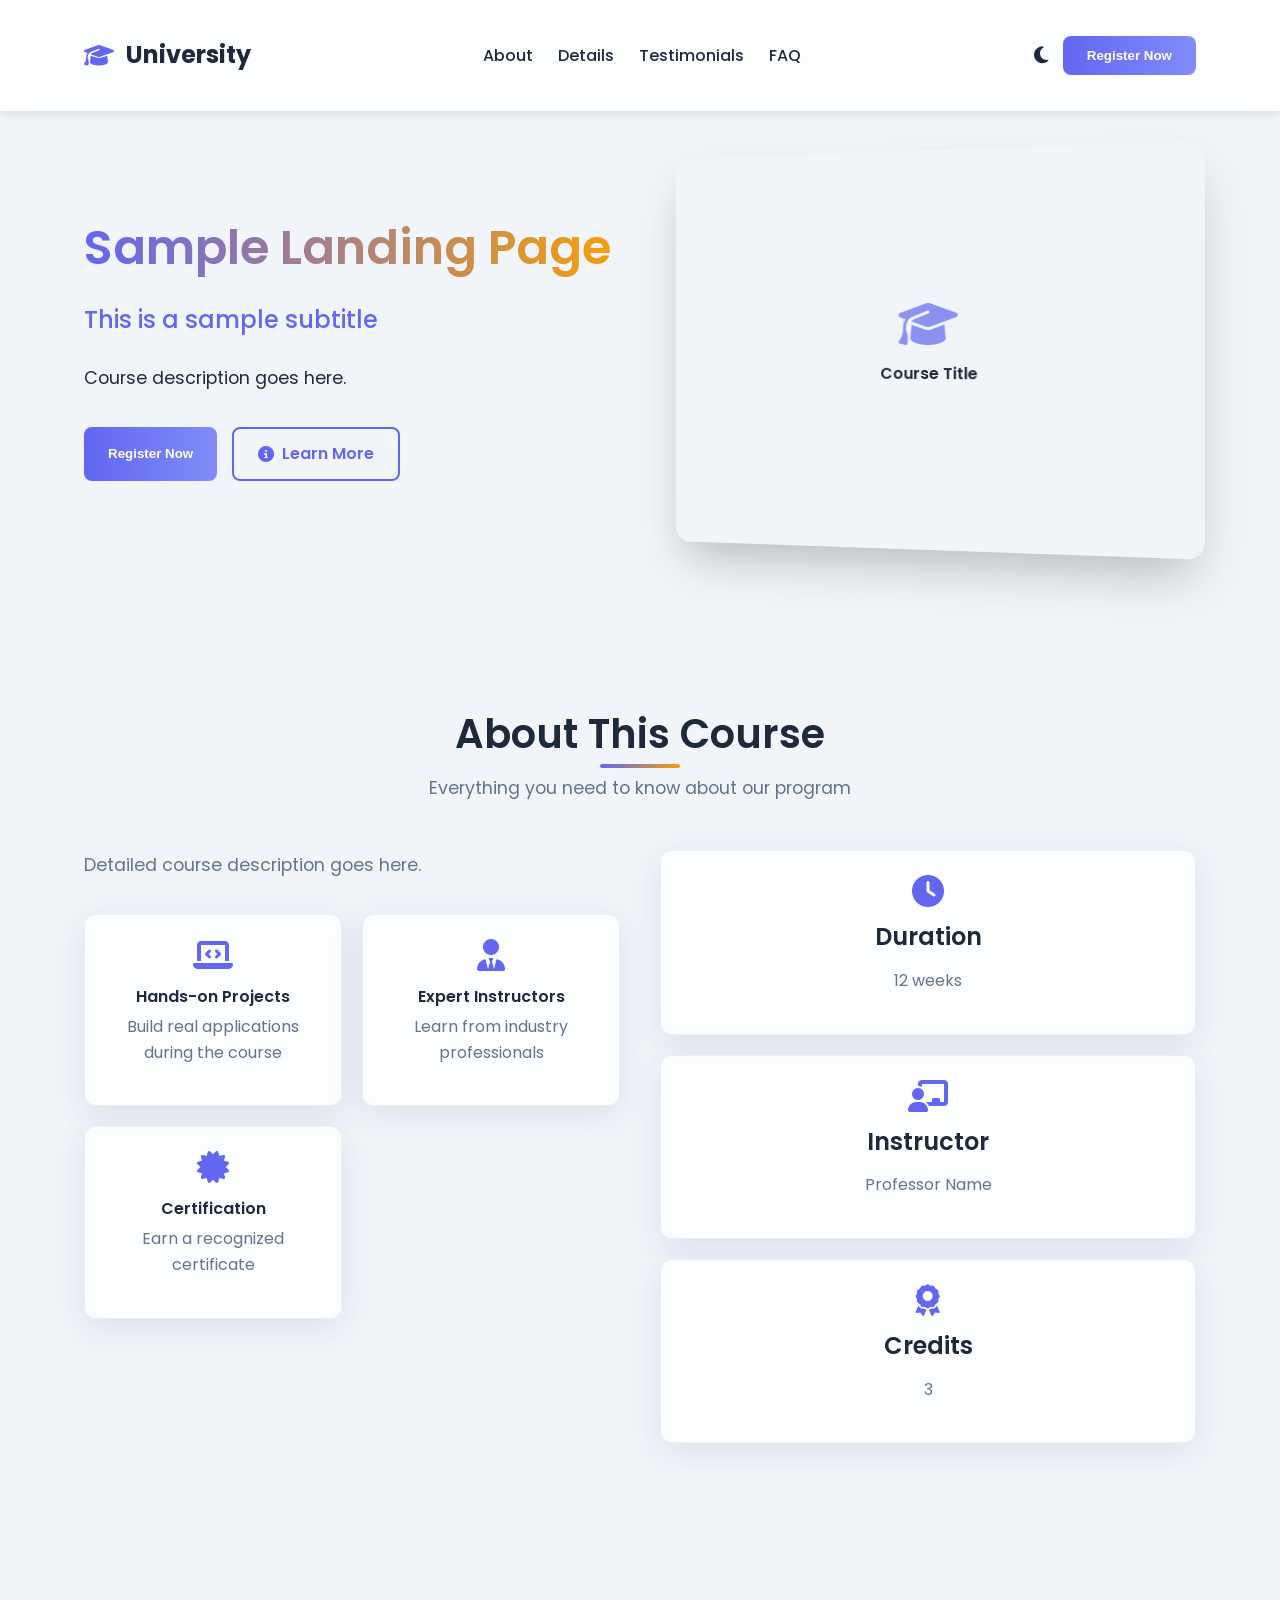
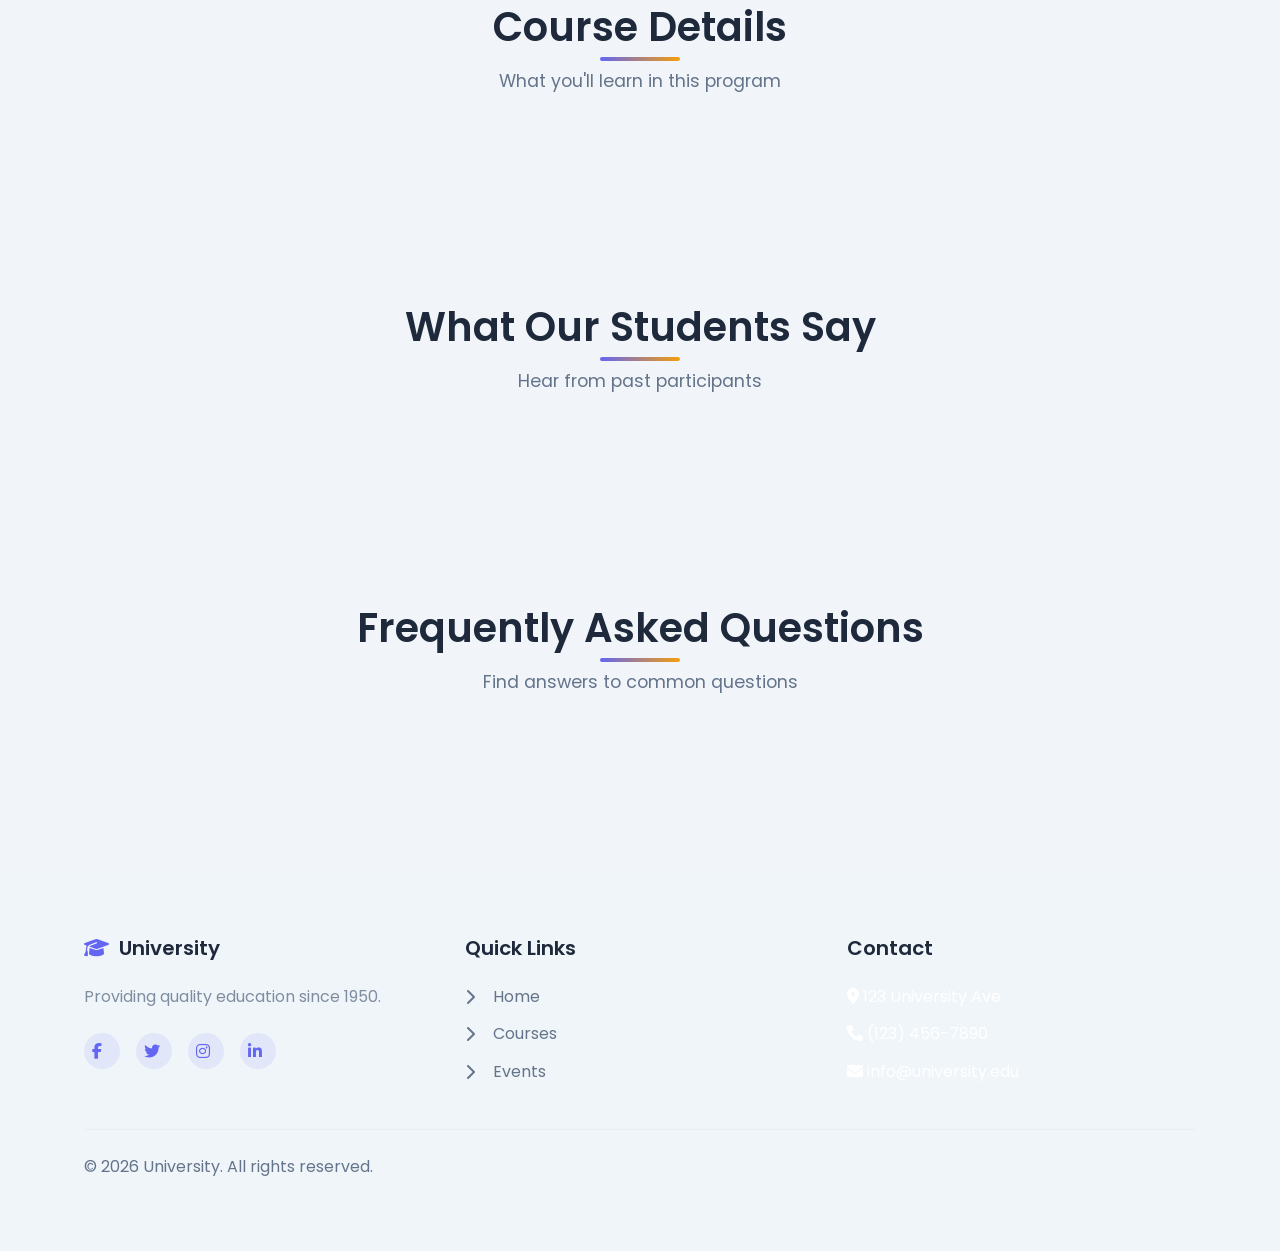
==== preview.html @ 1d4a5952 "first commit" ====
<!DOCTYPE html>
<html lang="en" data-theme="light">

<head>
    <meta charset="UTF-8">
    <meta name="viewport" content="width=device-width, initial-scale=1.0">
    <title>Course Landing Page</title>
    <link rel="stylesheet" href="https://cdnjs.cloudflare.com/ajax/libs/font-awesome/6.4.0/css/all.min.css">
    <link href="https://fonts.googleapis.com/css2?family=Poppins:wght@300;400;500;600;700&display=swap"
        rel="stylesheet">
    <link rel="stylesheet" href="assets/css/preview.css">
    <link rel="stylesheet" href="assets/css/style.css">
    <style id="dynamic-styles"></style>
</head>

<body>
    <header class="preview-header">
        <div class="container">
            <div class="header-content">
                <div class="logo">
                    <i class="fas fa-graduation-cap"></i>
                    <span>University</span>
                </div>
                <nav class="main-nav">
                    <ul>
                        <li><a href="#about">About</a></li>
                        <li><a href="#details">Details</a></li>
                        <li><a href="#testimonials">Testimonials</a></li>
                        <li><a href="#faq">FAQ</a></li>
                    </ul>
                </nav>
                <div class="header-actions">
                    <button class="theme-toggle" id="theme-toggle">
                        <i class="fas fa-moon"></i>
                    </button>
                    <button class="cta-button" id="main-cta">Register Now</button>
                    <button class="mobile-menu-toggle">
                        <i class="fas fa-bars"></i>
                    </button>
                </div>
            </div>
        </div>
    </header>

    <main>
        <section class="hero-section">
            <div class="container">
                <div class="hero-grid">
                    <div class="hero-content">
                        <h1 class="hero-title" id="page-title">Course Title</h1>
                        <p class="hero-subtitle" id="page-subtitle">Course Subtitle</p>
                        <p class="hero-description" id="page-description">Course description goes here.</p>
                        <div class="hero-cta">
                            <button class="cta-button">Register Now</button>
                            <a href="#details" class="secondary-button">
                                <i class="fas fa-info-circle"></i> Learn More
                            </a>
                        </div>
                    </div>
                    <div class="hero-image-container">
                        <div class="hero-image-wrapper">
                            <img id="page-image" style="display:none;" alt="Course Image">
                            <!-- Placeholder will be inserted here by JS if no image -->
                        </div>
                    </div>
                </div>
            </div>
        </section>

        <section id="about" class="section">
            <div class="container">
                <div class="section-header">
                    <h2>About This <span id="page-type-label">Course</span></h2>
                    <p class="section-subtitle">Everything you need to know about our program</p>
                </div>
                <div class="about-grid">
                    <div class="about-content">
                        <p class="about-text" id="page-full-description">Detailed course description goes here.</p>
                        <div class="about-highlights">
                            <div class="highlight-card">
                                <i class="fas fa-laptop-code"></i>
                                <h4>Hands-on Projects</h4>
                                <p>Build real applications during the course</p>
                            </div>
                            <div class="highlight-card">
                                <i class="fas fa-user-tie"></i>
                                <h4>Expert Instructors</h4>
                                <p>Learn from industry professionals</p>
                            </div>
                            <div class="highlight-card">
                                <i class="fas fa-certificate"></i>
                                <h4>Certification</h4>
                                <p>Earn a recognized certificate</p>
                            </div>
                        </div>
                    </div>
                    <div class="about-details">
                        <div class="detail-card">
                            <i class="fas fa-clock"></i>
                            <h3>Duration</h3>
                            <p id="duration-value">12 weeks</p>
                        </div>
                        <div class="detail-card">
                            <i class="fas fa-chalkboard-teacher"></i>
                            <h3>Instructor</h3>
                            <p id="instructor-value">Professor Name</p>
                        </div>
                        <div class="detail-card">
                            <i class="fas fa-award"></i>
                            <h3>Credits</h3>
                            <p id="credits-value">3</p>
                        </div>
                    </div>
                </div>
            </div>
        </section>

        <section id="details" class="section">
            <div class="container">
                <div class="section-header">
                    <h2><span id="page-type-label-2">Course</span> Details</h2>
                    <p class="section-subtitle">What you'll learn in this program</p>
                </div>
                <div class="details-content" id="dynamic-details">
                    <!-- Dynamic content will be inserted here -->
                </div>
            </div>
        </section>

        <section id="testimonials" class="section">
            <div class="container">
                <div class="section-header">
                    <h2>What Our Students Say</h2>
                    <p class="section-subtitle">Hear from past participants</p>
                </div>
                <div class="testimonials-container">
                    <!-- Testimonial cards will be inserted here -->
                </div>
            </div>
        </section>

        <section id="faq" class="section">
            <div class="container">
                <div class="section-header">
                    <h2>Frequently Asked Questions</h2>
                    <p class="section-subtitle">Find answers to common questions</p>
                </div>
                <div class="faq-container">
                    <!-- FAQ items will be inserted here -->
                </div>
            </div>
        </section>
    </main>

    <footer class="preview-footer">
        <div class="container">
            <div class="footer-grid">
                <div class="footer-col">
                    <h3><i class="fas fa-graduation-cap"></i> University</h3>
                    <p>Providing quality education since 1950.</p>
                    <div class="social-links">
                        <a href="#"><i class="fab fa-facebook-f"></i></a>
                        <a href="#"><i class="fab fa-twitter"></i></a>
                        <a href="#"><i class="fab fa-instagram"></i></a>
                        <a href="#"><i class="fab fa-linkedin-in"></i></a>
                    </div>
                </div>
                <div class="footer-col">
                    <h3>Quick Links</h3>
                    <ul>
                        <li><a href="#"><i class="fas fa-chevron-right"></i> Home</a></li>
                        <li><a href="#"><i class="fas fa-chevron-right"></i> Courses</a></li>
                        <li><a href="#"><i class="fas fa-chevron-right"></i> Events</a></li>
                    </ul>
                </div>
                <div class="footer-col">
                    <h3>Contact</h3>
                    <ul>
                        <li><i class="fas fa-map-marker-alt"></i> 123 University Ave</li>
                        <li><i class="fas fa-phone"></i> (123) 456-7890</li>
                        <li><i class="fas fa-envelope"></i> info@university.edu</li>
                    </ul>
                </div>
            </div>
            <div class="footer-bottom">
                <p>&copy; <span id="footer-year"></span> University. All rights reserved.</p>
            </div>
        </div>
    </footer>

    <script src="assets/js/preview.js"></script>
</body>

</html>
---- assets/css/preview.css ----
/* ======================
   PREVIEW PAGE STYLES
   ====================== */

/* Base Styles */
:root {
    --primary-color: #4f46e5;
    --primary-light: #818cf8;
    --secondary-color: #f59e0b;
    --secondary-light: #fbbf24;
    --text-color: #1e293b;
    --text-light: #64748b;
    --bg-color: #f8fafc;
    --card-bg: #ffffff;
    --header-bg: rgba(255, 255, 255, 0.97);
    --footer-bg: #1e293b;
    --border-color: #e2e8f0;
    --shadow: 0 4px 6px rgba(0, 0, 0, 0.05);
    --transition: all 0.3s cubic-bezier(0.4, 0, 0.2, 1);
  }
  
  [data-theme="dark"] {
    --primary-color: #818cf8;
    --primary-light: #a5b4fc;
    --secondary-color: #fbbf24;
    --secondary-light: #fcd34d;
    --text-color: #f8fafc;
    --text-light: #94a3b8;
    --bg-color: #0f172a;
    --card-bg: #1e293b;
    --header-bg: rgba(15, 23, 42, 0.97);
    --border-color: #334155;
  }
  
  body {
    font-family: 'Poppins', sans-serif;
    color: var(--text-color);
    background-color: var(--bg-color);
    line-height: 1.6;
    transition: var(--transition);
  }
  
  /* Layout */
  .container {
    width: 100%;
    max-width: 1200px;
    margin: 0 auto;
    padding: 0 20px;
  }
  
  /* Header */
  .preview-header {
    position: fixed;
    top: 0;
    left: 0;
    width: 100%;
    background: var(--header-bg);
    backdrop-filter: blur(10px);
    z-index: 1000;
    box-shadow: 0 2px 10px rgba(0, 0, 0, 0.1);
    transition: var(--transition);
  }
  
  .header-content {
    display: flex;
    justify-content: space-between;
    align-items: center;
    padding: 20px 0;
  }
  
  .logo {
    display: flex;
    align-items: center;
    gap: 10px;
    font-size: 1.5rem;
    font-weight: 700;
    color: var(--primary-color);
  }
  
  .main-nav ul {
    display: flex;
    gap: 25px;
    list-style: none;
  }
  
  .main-nav a {
    color: var(--text-color);
    font-weight: 500;
    transition: var(--transition);
    position: relative;
  }
  
  .main-nav a:hover {
    color: var(--primary-color);
  }
  
  .main-nav a::after {
    content: '';
    position: absolute;
    bottom: -5px;
    left: 0;
    width: 0;
    height: 2px;
    background: var(--primary-color);
    transition: var(--transition);
  }
  
  .main-nav a:hover::after {
    width: 100%;
  }
  
  .header-actions {
    display: flex;
    align-items: center;
    gap: 15px;
  }
  
  .theme-toggle {
    background: none;
    border: none;
    font-size: 1.2rem;
    color: var(--text-color);
    cursor: pointer;
    transition: var(--transition);
  }
  
  .theme-toggle:hover {
    color: var(--primary-color);
  }
  
  .mobile-menu-toggle {
    display: none;
    background: none;
    border: none;
    font-size: 1.5rem;
    color: var(--text-color);
    cursor: pointer;
  }
  
  /* Hero Section */
  .hero-section {
    padding: 150px 0 80px;
    position: relative;
  }
  
  .hero-grid {
    display: grid;
    grid-template-columns: 1fr 1fr;
    gap: 40px;
    align-items: center;
  }
  
  .hero-content {
    max-width: 600px;
  }
  
  .hero-title {
    font-size: 3rem;
    margin-bottom: 1.5rem;
    background: linear-gradient(to right, var(--primary-color), var(--secondary-color));
    -webkit-background-clip: text;
    background-clip: text;
    color: transparent;
    line-height: 1.2;
  }
  
  .hero-subtitle {
    font-size: 1.5rem;
    color: var(--primary-color);
    margin-bottom: 1.5rem;
    font-weight: 500;
  }
  
  .hero-description {
    font-size: 1.1rem;
    line-height: 1.8;
    margin-bottom: 2rem;
    color: var(--text-color);
  }
  
  .hero-cta {
    display: flex;
    gap: 15px;
  }
  
  .cta-button {
    display: inline-flex;
    align-items: center;
    gap: 8px;
    padding: 12px 24px;
    background: linear-gradient(to right, var(--primary-color), var(--primary-light));
    color: white;
    border-radius: 8px;
    font-weight: 600;
    transition: var(--transition);
    border: none;
    cursor: pointer;
  }
  
  .cta-button:hover {
    transform: translateY(-3px);
    box-shadow: 0 10px 20px rgba(79, 70, 229, 0.3);
  }
  
  .secondary-button {
    display: inline-flex;
    align-items: center;
    gap: 8px;
    padding: 12px 24px;
    border: 2px solid var(--primary-color);
    color: var(--primary-color);
    border-radius: 8px;
    font-weight: 600;
    transition: var(--transition);
    text-decoration: none;
  }
  
  .secondary-button:hover {
    background: rgba(79, 70, 229, 0.1);
    transform: translateY(-3px);
  }
  
  .hero-image-container {
    position: relative;
  }
  
  .hero-image-wrapper {
    position: relative;
    height: 400px;
    border-radius: 16px;
    overflow: hidden;
    box-shadow: 0 25px 50px -12px rgba(0, 0, 0, 0.25);
  }
  
  .hero-image-wrapper img {
    width: 100%;
    height: 100%;
    object-fit: cover;
  }
  
  .image-placeholder {
    display: flex;
    flex-direction: column;
    align-items: center;
    justify-content: center;
    height: 100%;
    background: linear-gradient(135deg, var(--primary-color) 0%, var(--secondary-color) 100%);
    color: white;
    padding: 2rem;
    text-align: center;
  }
  
  .image-placeholder i {
    font-size: 4rem;
    margin-bottom: 1rem;
    opacity: 0.8;
  }
  
  /* Section Styles */
  .section {
    padding: 80px 0;
    scroll-margin-top: 100px;
  }
  
  .section-header {
    text-align: center;
    margin-bottom: 3rem;
  }
  
  .section-header h2 {
    font-size: 2.5rem;
    margin-bottom: 1rem;
    position: relative;
    display: inline-block;
  }
  
  .section-header h2::after {
    content: '';
    position: absolute;
    bottom: -10px;
    left: 50%;
    transform: translateX(-50%);
    width: 80px;
    height: 4px;
    background: linear-gradient(to right, var(--primary-color), var(--secondary-color));
    border-radius: 2px;
  }
  
  .section-subtitle {
    font-size: 1.1rem;
    color: var(--text-light);
    max-width: 700px;
    margin: 0 auto;
  }
  
  /* About Section */
  .about-grid {
    display: grid;
    grid-template-columns: 1fr 1fr;
    gap: 40px;
  }
  
  .about-text {
    font-size: 1.1rem;
    line-height: 1.8;
    margin-bottom: 2rem;
  }
  
  .about-highlights {
    display: grid;
    grid-template-columns: repeat(auto-fit, minmax(200px, 1fr));
    gap: 20px;
  }
  
  .highlight-card {
    padding: 1.5rem;
    background: var(--card-bg);
    border-radius: 12px;
    box-shadow: var(--shadow);
    text-align: center;
    transition: var(--transition);
    border: 1px solid var(--border-color);
  }

  .about-content{
    display: flex;
    flex-direction: column;
  }
  
  .highlight-card:hover {
    transform: translateY(-5px);
    box-shadow: 0 10px 25px rgba(0, 0, 0, 0.1);
  }
  
  .highlight-card i {
    font-size: 2rem;
    color: var(--primary-color);
    margin-bottom: 1rem;
  }
  
  .highlight-card h4 {
    margin-bottom: 0.5rem;
  }
  
  .about-details {
    display: grid;
    grid-template-columns: 1fr;
    gap: 20px;
  }
  
  .detail-card {
    padding: 1.5rem;
    background: var(--card-bg);
    border-radius: 12px;
    box-shadow: var(--shadow);
    text-align: center;
    transition: var(--transition);
    border: 1px solid var(--border-color);
  }
  
  .detail-card:hover {
    transform: translateY(-5px);
    box-shadow: 0 10px 25px rgba(0, 0, 0, 0.1);
  }
  
  .detail-card i {
    font-size: 2rem;
    color: var(--primary-color);
    margin-bottom: 1rem;
  }
  
  /* Details Section */
  .details-grid {
    display: grid;
    grid-template-columns: repeat(auto-fit, minmax(300px, 1fr));
    gap: 30px;
  }
  
  .detail-icon {
    width: 60px;
    height: 60px;
    display: flex;
    align-items: center;
    justify-content: center;
    background: linear-gradient(to bottom right, var(--primary-color), var(--primary-light));
    color: white;
    border-radius: 50%;
    margin: 0 auto 1.5rem;
    font-size: 1.5rem;
  }
  
  .syllabus-card, .agenda-card, .activities-card {
    grid-column: 1 / -1;
    padding: 2rem;
    background: var(--card-bg);
    border-radius: 12px;
    box-shadow: var(--shadow);
    border: 1px solid var(--border-color);
  }
  
  .syllabus-timeline {
    position: relative;
    padding-left: 30px;
  }
  
  .syllabus-timeline::before {
    content: '';
    position: absolute;
    top: 0;
    left: 0;
    height: 100%;
    width: 3px;
    background: var(--primary-color);
  }
  
  .timeline-item {
    position: relative;
    padding-bottom: 2rem;
    padding-left: 30px;
  }
  
  .timeline-item:last-child {
    padding-bottom: 0;
  }
  
  .timeline-item::before {
    content: '';
    position: absolute;
    left: -8px;
    top: 5px;
    width: 15px;
    height: 15px;
    border-radius: 50%;
    background: var(--primary-color);
    border: 3px solid var(--card-bg);
  }
  
  /* Testimonials */
  .testimonials-container {
    display: grid;
    grid-template-columns: repeat(auto-fit, minmax(350px, 1fr));
    gap: 30px;
  }
  
  .testimonial-card {
    padding: 2rem;
    background: var(--card-bg);
    border-radius: 12px;
    box-shadow: var(--shadow);
    position: relative;
    border: 1px solid var(--border-color);
  }
  
  .testimonial-card::before {
    content: '\201C';
    position: absolute;
    top: 1rem;
    left: 1rem;
    font-size: 5rem;
    color: rgba(var(--primary-color-rgb), 0.1);
    font-family: serif;
    line-height: 1;
  }
  
  .testimonial-content {
    position: relative;
    z-index: 1;
    font-style: italic;
    margin-bottom: 1.5rem;
    line-height: 1.7;
  }
  
  .testimonial-author {
    display: flex;
    align-items: center;
    gap: 15px;
  }
  
  .testimonial-author img {
    width: 60px;
    height: 60px;
    border-radius: 50%;
    object-fit: cover;
  }
  
  .testimonial-author h4 {
    margin-bottom: 0.25rem;
  }
  
  .rating {
    color: var(--secondary-color);
  }
  
  /* FAQ */
  .faq-container {
    max-width: 800px;
    margin: 0 auto;
  }
  
  .faq-item {
    margin-bottom: 15px;
    background: var(--card-bg);
    border-radius: 12px;
    box-shadow: var(--shadow);
    overflow: hidden;
    border: 1px solid var(--border-color);
  }
  
  .faq-question {
    width: 100%;
    padding: 1.5rem;
    text-align: left;
    display: flex;
    justify-content: space-between;
    align-items: center;
    cursor: pointer;
    font-weight: 600;
    background: transparent;
    border: none;
    color: var(--text-color);
    transition: var(--transition);
  }
  
  .faq-question:hover {
    background: rgba(var(--primary-color-rgb), 0.1);
  }
  
  .faq-question i {
    transition: var(--transition);
  }
  
  .faq-item.active .faq-question i {
    transform: rotate(180deg);
  }
  
  .faq-answer {
    padding: 0 1.5rem;
    max-height: 0;
    overflow: hidden;
    transition: max-height 0.5s ease, padding 0.5s ease;
  }
  
  .faq-item.active .faq-answer {
    max-height: 500px;
    padding: 0 1.5rem 1.5rem;
  }
  
  /* Footer */
  .preview-footer {
    background: var(--footer-bg);
    color: white;
    padding: 4rem 0 2rem;
  }
  
  .footer-grid {
    display: grid;
    grid-template-columns: repeat(auto-fit, minmax(250px, 1fr));
    gap: 40px;
    margin-bottom: 2rem;
  }
  
  .footer-col h3 {
    font-size: 1.25rem;
    margin-bottom: 1.5rem;
    display: flex;
    align-items: center;
    gap: 10px;
  }
  
  .footer-col h3 i {
    color: var(--primary-light);
  }
  
  .footer-col p {
    margin-bottom: 1.5rem;
    opacity: 0.8;
  }
  
  .footer-col ul {
    list-style: none;
  }
  
  .footer-col li {
    margin-bottom: 0.75rem;
  }
  
  .footer-col a {
    color: rgba(255, 255, 255, 0.8);
    transition: var(--transition);
    display: flex;
    align-items: center;
    gap: 8px;
    text-decoration: none;
  }
  
  .footer-col a:hover {
    color: white;
  }
  
  .social-links {
    display: flex;
    gap: 15px;
    margin-top: 1.5rem;
  }
  
  .social-links a {
    width: 40px;
    height: 40px;
    display: flex;
    align-items: center;
    justify-content: center;
    background: rgba(255, 255, 255, 0.1);
    border-radius: 50%;
    transition: var(--transition);
  }
  
  .social-links a:hover {
    background: var(--primary-color);
    transform: translateY(-3px);
  }
  
  .footer-bottom {
    padding-top: 2rem;
    border-top: 1px solid rgba(255, 255, 255, 0.1);
    text-align: center;
  }
  
  /* Responsive */
  @media (max-width: 992px) {
    .hero-grid {
      grid-template-columns: 1fr;
    }
    
    .hero-content {
      order: 1;
      text-align: center;
      margin-bottom: 2rem;
    }
    
    .hero-cta {
      justify-content: center;
    }
    
    .about-grid {
      grid-template-columns: 1fr;
    }
  }
  
  @media (max-width: 768px) {
    .hero-section {
      padding: 120px 0 60px;
    }
    
    .hero-title {
      font-size: 2.5rem;
    }
    
    .section {
      padding: 60px 0;
    }
    
    .section-header h2 {
      font-size: 2rem;
    }
    
    .main-nav {
      position: fixed;
      top: 80px;
      left: 0;
      width: 100%;
      background: var(--header-bg);
      padding: 20px;
      box-shadow: 0 5px 10px rgba(0, 0, 0, 0.1);
      transform: translateY(-150%);
      transition: transform 0.3s ease;
    }
    
    .main-nav.active {
      transform: translateY(0);
    }
    
    .main-nav ul {
      flex-direction: column;
      gap: 15px;
    }
    
    .mobile-menu-toggle {
      display: block;
    }
  }
  
  @media (max-width: 576px) {
    .hero-title {
      font-size: 2rem;
    }
    
    .hero-subtitle {
      font-size: 1.25rem;
    }
    
    .hero-cta {
      flex-direction: column;
    }
    
    .section-header h2 {
      font-size: 1.8rem;
    }
    
    .testimonials-container {
      grid-template-columns: 1fr;
    }
  }
---- assets/css/style.css ----
/* Modern CSS with Glass Morphism and Animations */
:root {
    /* Light Theme */
    --primary-color: #6366f1;
    --primary-light: #818cf8;
    --secondary-color: #f59e0b;
    --secondary-light: #fbbf24;
    --text-color: #1e293b;
    --text-light: #64748b;
    --bg-color: #f1f5f9;
    --bg-light: #ffffff;
    --card-bg: rgba(255, 255, 255, 0.8);
    --header-bg: rgba(255, 255, 255, 0.8);
    --footer-bg: rgba(241, 245, 249, 0.8);
    --border-color: rgba(226, 232, 240, 0.6);
    --shadow: 0 8px 32px rgba(31, 38, 135, 0.1);
    --transition: all 0.3s cubic-bezier(0.4, 0, 0.2, 1);
    --blur: blur(12px);
    --glass-border: 1px solid rgba(255, 255, 255, 0.18);
}

[data-theme="dark"] {
    --primary-color: #818cf8;
    --primary-light: #a5b4fc;
    --secondary-color: #fbbf24;
    --secondary-light: #fcd34d;
    --text-color: #f8fafc;
    --text-light: #94a3b8;
    --bg-color: #0f172a;
    --bg-light: #1e293b;
    --card-bg: rgba(30, 41, 59, 0.8);
    --header-bg: rgba(15, 23, 42, 0.8);
    --footer-bg: rgba(15, 23, 42, 0.8);
    --border-color: rgba(100, 116, 139, 0.3);
    --shadow: 0 8px 32px rgba(0, 0, 0, 0.3);
}

/* Base Styles */
* {
    margin: 0;
    padding: 0;
    box-sizing: border-box;
}

body {
    font-family: 'Poppins', sans-serif;
    color: var(--text-color);
    background-color: var(--bg-color);
    line-height: 1.6;
    transition: var(--transition);
    min-height: 100vh;
    position: relative;
    overflow-x: hidden;
}

.container {
    width: 90%;
    max-width: 1200px;
    margin: 0 auto;
    padding: 0 20px;
}

/* Background Blur Effect */
.background-blur {
    position: fixed;
    top: 0;
    left: 0;
    width: 100%;
    height: 100%;
    background: linear-gradient(135deg, var(--primary-color) 0%, var(--secondary-color) 100%);
    opacity: 0.1;
    z-index: -1;
    filter: var(--blur);
}

/* Glass Morphism Effect */
.glass {
    background: var(--card-bg);
    backdrop-filter: var(--blur);
    -webkit-backdrop-filter: var(--blur);
    border-radius: 12px;
    box-shadow: var(--shadow);
    border: var(--glass-border);
    transition: var(--transition);
}

.glass:hover {
    transform: translateY(-5px);
    box-shadow: 0 12px 24px rgba(31, 38, 135, 0.2);
}

/* Typography */
h1, h2, h3, h4 {
    margin-bottom: 1rem;
    line-height: 1.2;
    font-weight: 600;
    color: var(--text-color);
}

h1 {
    font-size: 2.5rem;
    background: linear-gradient(to right, var(--primary-color), var(--secondary-color));
    -webkit-background-clip: text;
    background-clip: text;
    color: transparent;
    display: inline-block;
}

h2 {
    font-size: 2rem;
    margin-bottom: 1.5rem;
    position: relative;
    display: inline-block;
}

h2 i {
    margin-right: 10px;
    color: var(--primary-color);
}

h2::after {
    content: '';
    position: absolute;
    bottom: -8px;
    left: 0;
    width: 50px;
    height: 4px;
    background: linear-gradient(to right, var(--primary-color), var(--secondary-color));
    border-radius: 2px;
}

h3 {
    font-size: 1.5rem;
}

p {
    margin-bottom: 1rem;
    color: var(--text-light);
}

a {
    text-decoration: none;
    color: var(--primary-color);
    transition: var(--transition);
}

a:hover {
    color: var(--primary-light);
    text-decoration: underline;
}

/* Buttons */
.btn {
    display: inline-flex;
    align-items: center;
    justify-content: center;
    padding: 12px 24px;
    border: none;
    border-radius: 8px;
    cursor: pointer;
    font-weight: 600;
    transition: var(--transition);
    text-align: center;
    gap: 8px;
}

.btn-primary {
    background: linear-gradient(to right, var(--primary-color), var(--primary-light));
    color: white;
}

.btn-primary:hover {
    background: linear-gradient(to right, var(--primary-light), var(--primary-color));
    transform: translateY(-3px);
    box-shadow: 0 10px 20px rgba(99, 102, 241, 0.3);
}

.btn-secondary {
    background: transparent;
    color: var(--primary-color);
    border: 2px solid var(--primary-color);
}

.btn-secondary:hover {
    background: rgba(99, 102, 241, 0.1);
    transform: translateY(-3px);
}

/* Form Styles */
.form-container {
    padding: 2.5rem;
    margin: 2rem 0;
    position: relative;
    overflow: hidden;
}

.form-container::before {
    content: '';
    position: absolute;
    top: -50%;
    right: -50%;
    width: 200px;
    height: 200px;
    background: radial-gradient(circle, var(--primary-color) 0%, transparent 70%);
    opacity: 0.1;
    z-index: -1;
}

.form-container::after {
    content: '';
    position: absolute;
    bottom: -50%;
    left: -50%;
    width: 200px;
    height: 200px;
    background: radial-gradient(circle, var(--secondary-color) 0%, transparent 70%);
    opacity: 0.1;
    z-index: -1;
}

.form-header {
    text-align: center;
    margin-bottom: 2rem;
}

.form-header p {
    color: var(--text-light);
    max-width: 700px;
    margin: 0 auto 1.5rem;
}

.progress-bar {
    display: flex;
    justify-content: center;
    gap: 10px;
    margin-top: 1.5rem;
}

.progress-step {
    width: 30px;
    height: 6px;
    background-color: var(--border-color);
    border-radius: 3px;
    transition: var(--transition);
}

.progress-step.active {
    background: linear-gradient(to right, var(--primary-color), var(--secondary-color));
}

.form-step {
    display: none;
    animation: fadeIn 0.5s ease;
}

.form-step.active {
    display: block;
}

@keyframes fadeIn {
    from { opacity: 0; transform: translateY(20px); }
    to { opacity: 1; transform: translateY(0); }
}

/* Grid System */
.form-grid {
    display: grid;
    grid-template-columns: repeat(auto-fit, minmax(300px, 1fr));
    gap: 1.5rem;
    margin-bottom: 1.5rem;
}

.dynamic-fields-grid {
    display: grid;
    grid-template-columns: repeat(auto-fit, minmax(300px, 1fr));
    gap: 1.5rem;
    margin-bottom: 1.5rem;
}

.grid-2 {
    display: grid;
    grid-template-columns: repeat(auto-fit, minmax(250px, 1fr));
    gap: 1rem;
}

.grid-3 {
    display: grid;
    grid-template-columns: repeat(auto-fit, minmax(250px, 1fr));
    gap: 1.5rem;
}

.full-width {
    grid-column: 1 / -1;
}

/* Form Groups */
.form-group {
    margin-bottom: 1.5rem;
}

.form-group label {
    display: block;
    margin-bottom: 0.75rem;
    font-weight: 500;
    color: var(--text-color);
}

/* Input Wrapper */
.input-wrapper, .textarea-wrapper, .select-wrapper {
    position: relative;
    transition: var(--transition);
}

.input-wrapper i, .select-wrapper i {
    position: absolute;
    left: 15px;
    top: 50%;
    transform: translateY(-50%);
    color: var(--primary-color);
    z-index: 1;
}

.input-wrapper input, .select-wrapper select {
    width: 100%;
    padding: 12px 15px 12px 45px;
    border: none;
    border-radius: 8px;
    font-family: inherit;
    transition: var(--transition);
    background-color: rgba(255, 255, 255, 0.1);
    color: var(--text-color);
    box-shadow: 0 2px 4px rgba(0, 0, 0, 0.05);
}

.input-wrapper input:focus, .select-wrapper select:focus {
    outline: none;
    box-shadow: 0 0 0 3px rgba(99, 102, 241, 0.3);
}

.textarea-wrapper textarea {
    width: 100%;
    padding: 15px;
    border: none;
    border-radius: 8px;
    font-family: inherit;
    transition: var(--transition);
    background-color: rgba(255, 255, 255, 0.1);
    color: var(--text-color);
    box-shadow: 0 2px 4px rgba(0, 0, 0, 0.05);
    resize: vertical;
    min-height: 120px;
}

.textarea-wrapper textarea:focus {
    outline: none;
    box-shadow: 0 0 0 3px rgba(99, 102, 241, 0.3);
}

/* File Upload */
.file-upload {
    position: relative;
    overflow: hidden;
    padding: 2rem;
    text-align: center;
    cursor: pointer;
    transition: var(--transition);
}

.file-upload input[type="file"] {
    position: absolute;
    left: 0;
    top: 0;
    opacity: 0;
    width: 100%;
    height: 100%;
    cursor: pointer;
}

.file-upload label {
    display: flex;
    flex-direction: column;
    align-items: center;
    gap: 10px;
    cursor: pointer;
}

.file-upload i {
    font-size: 2rem;
    color: var(--primary-color);
}

.file-upload span {
    color: var(--text-light);
    font-weight: 500;
}

.file-preview {
    margin-top: 1rem;
    display: none;
}

.file-preview img {
    max-width: 100%;
    max-height: 150px;
    border-radius: 8px;
    object-fit: cover;
}

/* Color Picker */
.color-picker {
    display: flex;
    align-items: center;
    gap: 10px;
    padding: 10px 15px;
}

.color-picker input[type="color"] {
    width: 40px;
    height: 40px;
    border: none;
    border-radius: 8px;
    cursor: pointer;
    background: transparent;
}

.color-picker input[type="color"]::-webkit-color-swatch {
    border-radius: 6px;
    border: 2px solid var(--border-color);
}

.color-picker span {
    font-family: monospace;
    color: var(--text-light);
}

/* Checkbox Group */
.checkbox-option {
    display: flex;
    align-items: center;
    gap: 15px;
    padding: 15px;
    cursor: pointer;
    border-radius: 8px;
}

.checkbox-option input {
    position: absolute;
    opacity: 0;
    cursor: pointer;
}

.checkmark {
    position: relative;
    height: 20px;
    width: 20px;
    background-color: transparent;
    border: 2px solid var(--primary-color);
    border-radius: 5px;
    transition: var(--transition);
}

.checkbox-option input:checked ~ .checkmark {
    background-color: var(--primary-color);
}

.checkmark:after {
    content: "";
    position: absolute;
    display: none;
    left: 6px;
    top: 2px;
    width: 5px;
    height: 10px;
    border: solid white;
    border-width: 0 2px 2px 0;
    transform: rotate(45deg);
}

.checkbox-option input:checked ~ .checkmark:after {
    display: block;
}

.checkbox-option h4 {
    margin-bottom: 0.25rem;
    font-size: 1rem;
}

.checkbox-option p {
    font-size: 0.875rem;
    margin-bottom: 0;
    color: var(--text-light);
}

/* Type Selector */
.type-option {
    transition: var(--transition);
    padding: 1.5rem;
    text-align: center;
}

.type-option input[type="radio"] {
    display: none;
}

.type-option label {
    display: flex;
    flex-direction: column;
    align-items: center;
    gap: 15px;
    cursor: pointer;
}

.type-icon {
    width: 60px;
    height: 60px;
    display: flex;
    align-items: center;
    justify-content: center;
    background: linear-gradient(to bottom right, var(--primary-color), var(--primary-light));
    color: white;
    border-radius: 50%;
    font-size: 1.5rem;
    transition: var(--transition);
}

.type-option h3 {
    font-size: 1.25rem;
    color: var(--text-color);
}

.type-option p {
    font-size: 0.875rem;
    color: var(--text-light);
}

.type-option input[type="radio"]:checked + label .type-icon {
    background: linear-gradient(to bottom right, var(--secondary-color), var(--secondary-light));
    transform: scale(1.1);
}

.type-option input[type="radio"]:checked + label h3 {
    color: var(--primary-color);
}

/* Form Navigation */
.form-navigation {
    display: flex;
    justify-content: space-between;
    margin-top: 2rem;
    padding-top: 1.5rem;
    border-top: 1px solid var(--border-color);
}

/* Header */
header {
    padding: 1rem 0;
    position: sticky;
    top: 0;
    z-index: 100;
    margin-bottom: 1rem;
}

.header-grid {
    display: grid;
    grid-template-columns: auto 1fr auto;
    align-items: center;
    gap: 2rem;
}

.logo {
    display: flex;
    align-items: center;
    gap: 0.75rem;
    font-size: 1.5rem;
    font-weight: 700;
    color: var(--text-color);
}

.logo i {
    color: var(--primary-color);
}

nav ul {
    display: flex;
    list-style: none;
    gap: 1.5rem;
}

nav a {
    display: flex;
    align-items: center;
    gap: 8px;
    font-weight: 500;
    color: var(--text-light);
}

nav a:hover {
    color: var(--primary-color);
    text-decoration: none;
}

nav a i {
    font-size: 1rem;
}

.theme-switcher button {
    width: 40px;
    height: 40px;
    display: flex;
    align-items: center;
    justify-content: center;
    border-radius: 50%;
    color: var(--text-color);
    transition: var(--transition);
}

.theme-switcher button:hover {
    color: var(--primary-color);
    transform: rotate(30deg);
}

/* Footer */
footer {
    padding: 3rem 0 0;
    margin-top: 3rem;
}

.footer-grid {
    display: grid;
    grid-template-columns: repeat(auto-fit, minmax(250px, 1fr));
    gap: 2rem;
    margin-bottom: 2rem;
}

.footer-col h3 {
    font-size: 1.25rem;
    margin-bottom: 1.5rem;
    display: flex;
    align-items: center;
    gap: 10px;
}

.footer-col h3 i {
    color: var(--primary-color);
}

.footer-col p {
    margin-bottom: 1.5rem;
}

.footer-col ul {
    list-style: none;
}

.footer-col li {
    margin-bottom: 0.75rem;
}

.footer-col a {
    display: flex;
    align-items: center;
    gap: 8px;
    color: var(--text-light);
}

.footer-col a:hover {
    color: var(--primary-color);
    text-decoration: none;
}

.footer-col a i {
    font-size: 1rem;
    width: 20px;
}

.social-links {
    display: flex;
    gap: 1rem;
    margin-top: 1.5rem;
}

.social-links a {
    width: 36px;
    height: 36px;
    display: flex;
    align-items: center;
    justify-content: center;
    background-color: rgba(99, 102, 241, 0.1);
    color: var(--primary-color);
    border-radius: 50%;
    transition: var(--transition);
}

.social-links a:hover {
    background-color: var(--primary-color);
    color: white;
    transform: translateY(-3px);
}

.footer-bottom {
    padding: 1.5rem 0;
    border-top: 1px solid var(--border-color);
    display: flex;
    justify-content: space-between;
    align-items: center;
    flex-wrap: wrap;
    gap: 1rem;
}

.footer-links {
    display: flex;
    gap: 1.5rem;
}

.footer-links a {
    color: var(--text-light);
    font-size: 0.875rem;
}

.footer-links a:hover {
    color: var(--primary-color);
}

/* Responsive */
@media (max-width: 992px) {
    .header-grid {
        grid-template-columns: auto auto;
        justify-content: space-between;
    }
    
    nav {
        order: 3;
        grid-column: 1 / -1;
    }
    
    nav ul {
        justify-content: center;
    }
}

@media (max-width: 768px) {
    h1 {
        font-size: 2rem;
    }
    
    h2 {
        font-size: 1.75rem;
    }
    
    .form-container {
        padding: 1.5rem;
    }
    
    .form-grid, .dynamic-fields-grid {
        grid-template-columns: 1fr;
    }
    
    .footer-bottom {
        flex-direction: column;
        text-align: center;
    }
    
    .footer-links {
        justify-content: center;
    }
}

@media (max-width: 576px) {
    .type-selector {
        grid-template-columns: 1fr;
    }
    
    .form-navigation {
        flex-direction: column;
        gap: 1rem;
    }
    
    .btn {
        width: 100%;
    }
}


/* Enhanced Checkbox Styles */
.checkbox-option {
    display: flex;
    align-items: flex-start;
    gap: 15px;
    padding: 15px;
    cursor: pointer;
    border-radius: 12px;
    transition: var(--transition);
    background: rgba(255, 255, 255, 0.05);
    border: 1px solid var(--border-color);
}

.checkbox-option:hover {
    background: rgba(99, 102, 241, 0.1);
    border-color: var(--primary-color);
}

.checkbox-option input {
    position: absolute;
    opacity: 0;
    cursor: pointer;
}

.checkmark {
    position: relative;
    min-width: 22px;
    height: 22px;
    background-color: transparent;
    border: 2px solid var(--primary-color);
    border-radius: 6px;
    transition: var(--transition);
    display: flex;
    align-items: center;
    justify-content: center;
    margin-top: 3px;
}

.checkbox-option input:checked ~ .checkmark {
    background-color: var(--primary-color);
}

.checkmark:after {
    content: "\f00c";
    font-family: "Font Awesome 6 Free";
    font-weight: 900;
    color: white;
    font-size: 12px;
    display: none;
}

.checkbox-option input:checked ~ .checkmark:after {
    display: block;
}

.checkbox-content {
    flex: 1;
}

.checkbox-option h4 {
    margin-bottom: 0.25rem;
    font-size: 1rem;
    color: var(--text-color);
}

.checkbox-option p {
    font-size: 0.875rem;
    margin-bottom: 0;
    color: var(--text-light);
    line-height: 1.5;
}

/* ======================
   Preview Page Styles 
   ====================== */

/* Image Placeholder Styles */
.image-placeholder {
    width: 100%;
    height: 100%;
    display: flex;
    align-items: center;
    justify-content: center;
    background: linear-gradient(135deg, var(--primary-color)20, var(--secondary-color)20);
    color: var(--primary-color);
    border-radius: 16px;
}

.image-placeholder i {
    font-size: 3rem;
    opacity: 0.7;
}

/* Hero Section Enhancements */
.hero {
    position: relative;
    padding: 6rem 0;
    overflow: hidden;
}

.hero::before {
    content: '';
    position: absolute;
    top: 0;
    left: 0;
    width: 100%;
    height: 100%;
    background: linear-gradient(135deg, var(--primary-color)10, var(--secondary-color)10);
    z-index: -1;
}

.hero-content {
    position: relative;
    z-index: 2;
}

.hero-image-wrapper {
    position: relative;
    height: 400px;
    border-radius: 16px;
    overflow: hidden;
    box-shadow: 0 25px 50px -12px rgba(0, 0, 0, 0.25);
    transform: perspective(1000px) rotateY(-10deg);
    transition: transform 0.5s ease, box-shadow 0.5s ease;
}

.hero-image-wrapper:hover {
    transform: perspective(1000px) rotateY(0);
    box-shadow: 0 35px 60px -15px rgba(0, 0, 0, 0.3);
}

/* Card Styles */
.card {
    background: var(--card-bg);
    backdrop-filter: var(--blur);
    -webkit-backdrop-filter: var(--blur);
    border-radius: 16px;
    box-shadow: var(--shadow);
    border: var(--glass-border);
    transition: all 0.3s ease;
    overflow: hidden;
}

.card:hover {
    transform: translateY(-5px);
    box-shadow: 0 20px 25px -5px rgba(0, 0, 0, 0.1), 0 10px 10px -5px rgba(0, 0, 0, 0.04);
}

/* Testimonial Cards */
.testimonial-card {
    position: relative;
    padding: 2.5rem;
}

.testimonial-card::before {
    content: '\201C';
    position: absolute;
    top: 1rem;
    left: 1rem;
    font-size: 5rem;
    color: rgba(var(--primary-color-rgb), 0.1);
    font-family: serif;
    line-height: 1;
}

/* FAQ Improvements */
.faq-item {
    margin-bottom: 1rem;
    border-radius: 12px;
}

.faq-question {
    width: 100%;
    padding: 1.5rem;
    text-align: left;
    display: flex;
    justify-content: space-between;
    align-items: center;
    cursor: pointer;
    font-weight: 600;
    background: rgba(255, 255, 255, 0.05);
    border: none;
    border-radius: 12px;
    transition: all 0.3s ease;
}

.faq-question:hover {
    background: rgba(var(--primary-color-rgb), 0.1);
}

.faq-answer {
    padding: 0 1.5rem;
    max-height: 0;
    overflow: hidden;
    transition: max-height 0.5s ease, padding 0.5s ease;
}

.faq-item.active .faq-answer {
    max-height: 500px;
    padding: 0 1.5rem 1.5rem;
}

/* Syllabus Timeline */
.syllabus-timeline {
    position: relative;
    padding-left: 2rem;
}

.syllabus-timeline::before {
    content: '';
    position: absolute;
    top: 0;
    left: 0;
    height: 100%;
    width: 4px;
    background: linear-gradient(to bottom, var(--primary-color), var(--secondary-color));
    border-radius: 2px;
}

.timeline-item {
    position: relative;
    padding-bottom: 2rem;
    padding-left: 2rem;
}

.timeline-item:last-child {
    padding-bottom: 0;
}

.timeline-item::before {
    content: '';
    position: absolute;
    left: -1.9rem;
    top: 0;
    width: 12px;
    height: 12px;
    border-radius: 50%;
    background: var(--primary-color);
    border: 3px solid var(--bg-light);
}

/* Responsive Adjustments */
@media (max-width: 992px) {
    .hero {
        padding: 4rem 0;
    }
    
    .hero-image-wrapper {
        height: 350px;
        transform: none;
    }
}

@media (max-width: 768px) {
    .hero {
        padding: 3rem 0;
    }
    
    .hero-image-wrapper {
        height: 300px;
    }
    
    .testimonial-card {
        padding: 1.5rem;
    }
}

@media (max-width: 576px) {
    .hero-image-wrapper {
        height: 250px;
    }
    
    .faq-question {
        padding: 1rem;
        font-size: 1rem;
    }
}
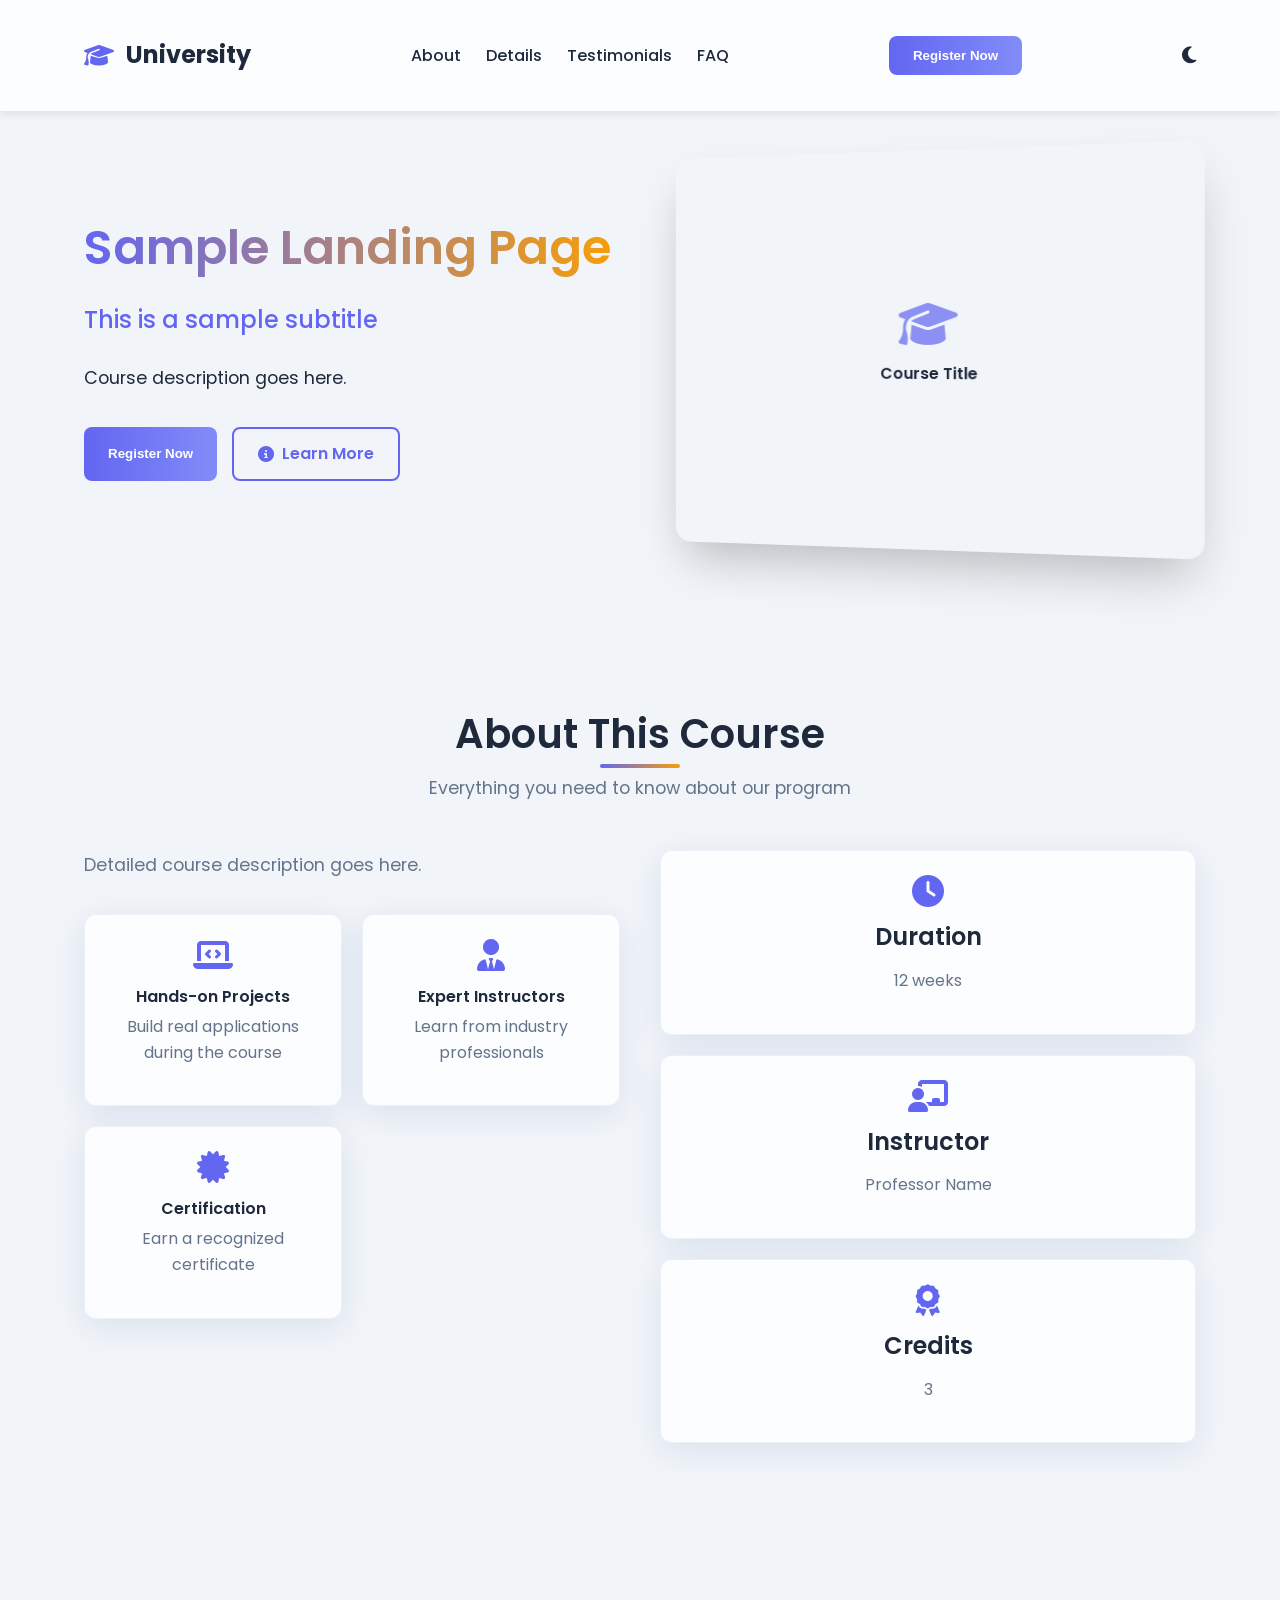
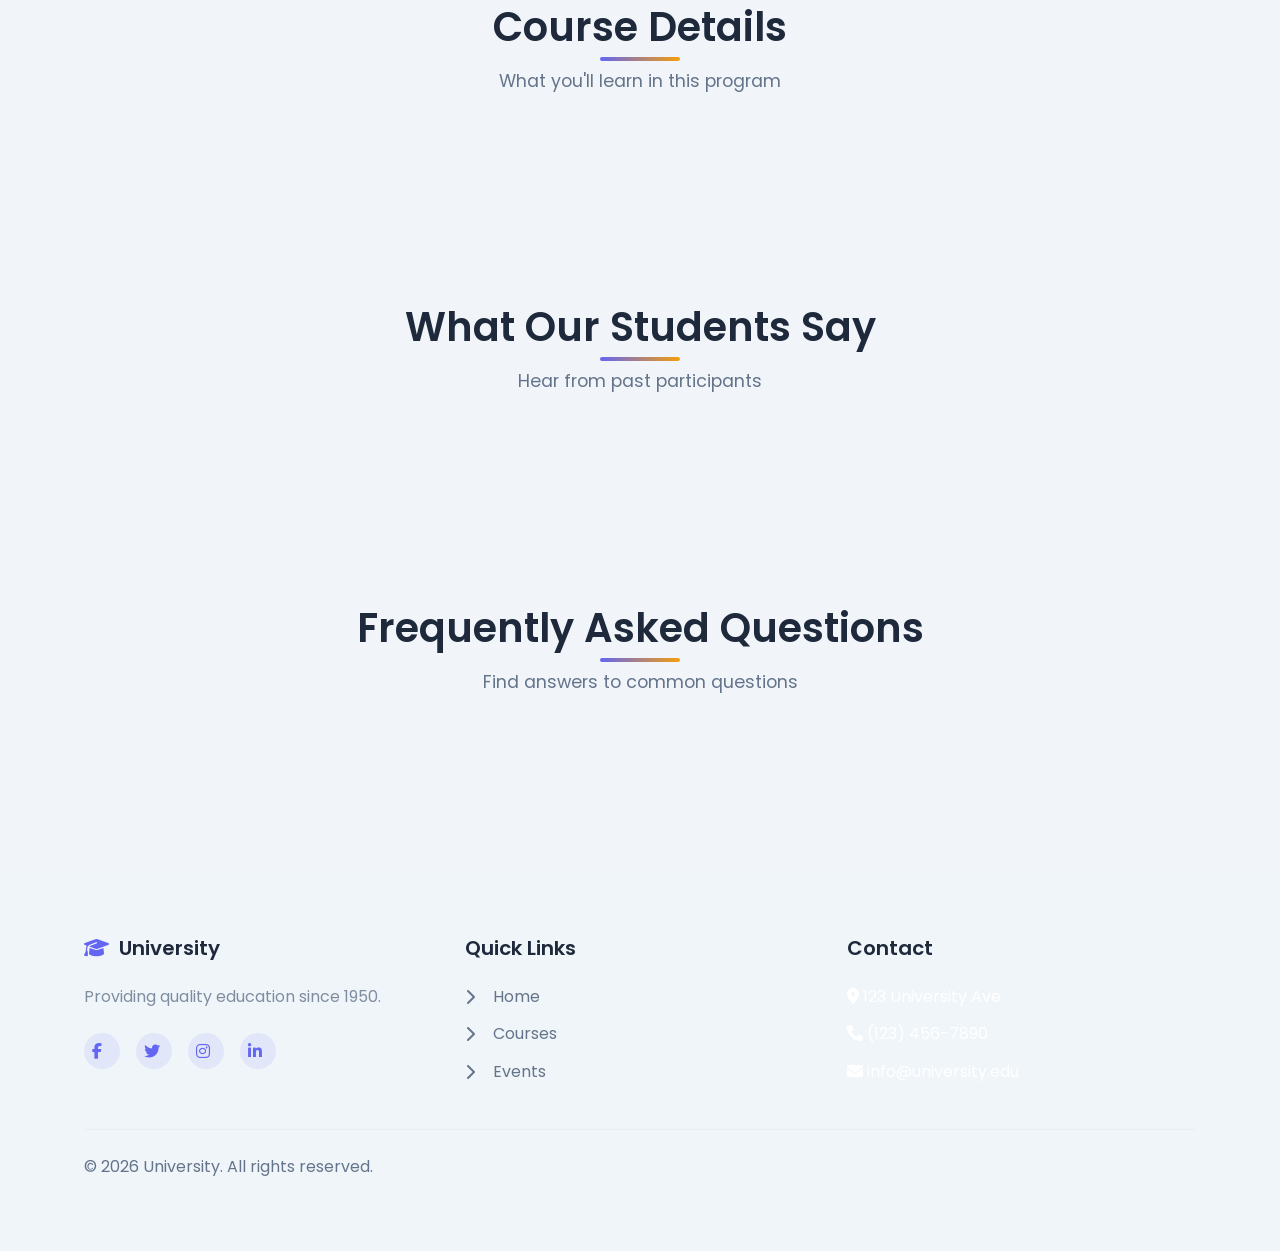
==== commit b2ee6717: "first commit" ====
--- a/preview.html
+++ b/preview.html
@@ -30,9 +30,7 @@
                     </ul>
                 </nav>
                 <div class="header-actions">
-                    <button class="theme-toggle" id="theme-toggle">
-                        <i class="fas fa-moon"></i>
-                    </button>
+                
                     <button class="cta-button" id="main-cta">Register Now</button>
                     <button class="mobile-menu-toggle">
                         <i class="fas fa-bars"></i>
